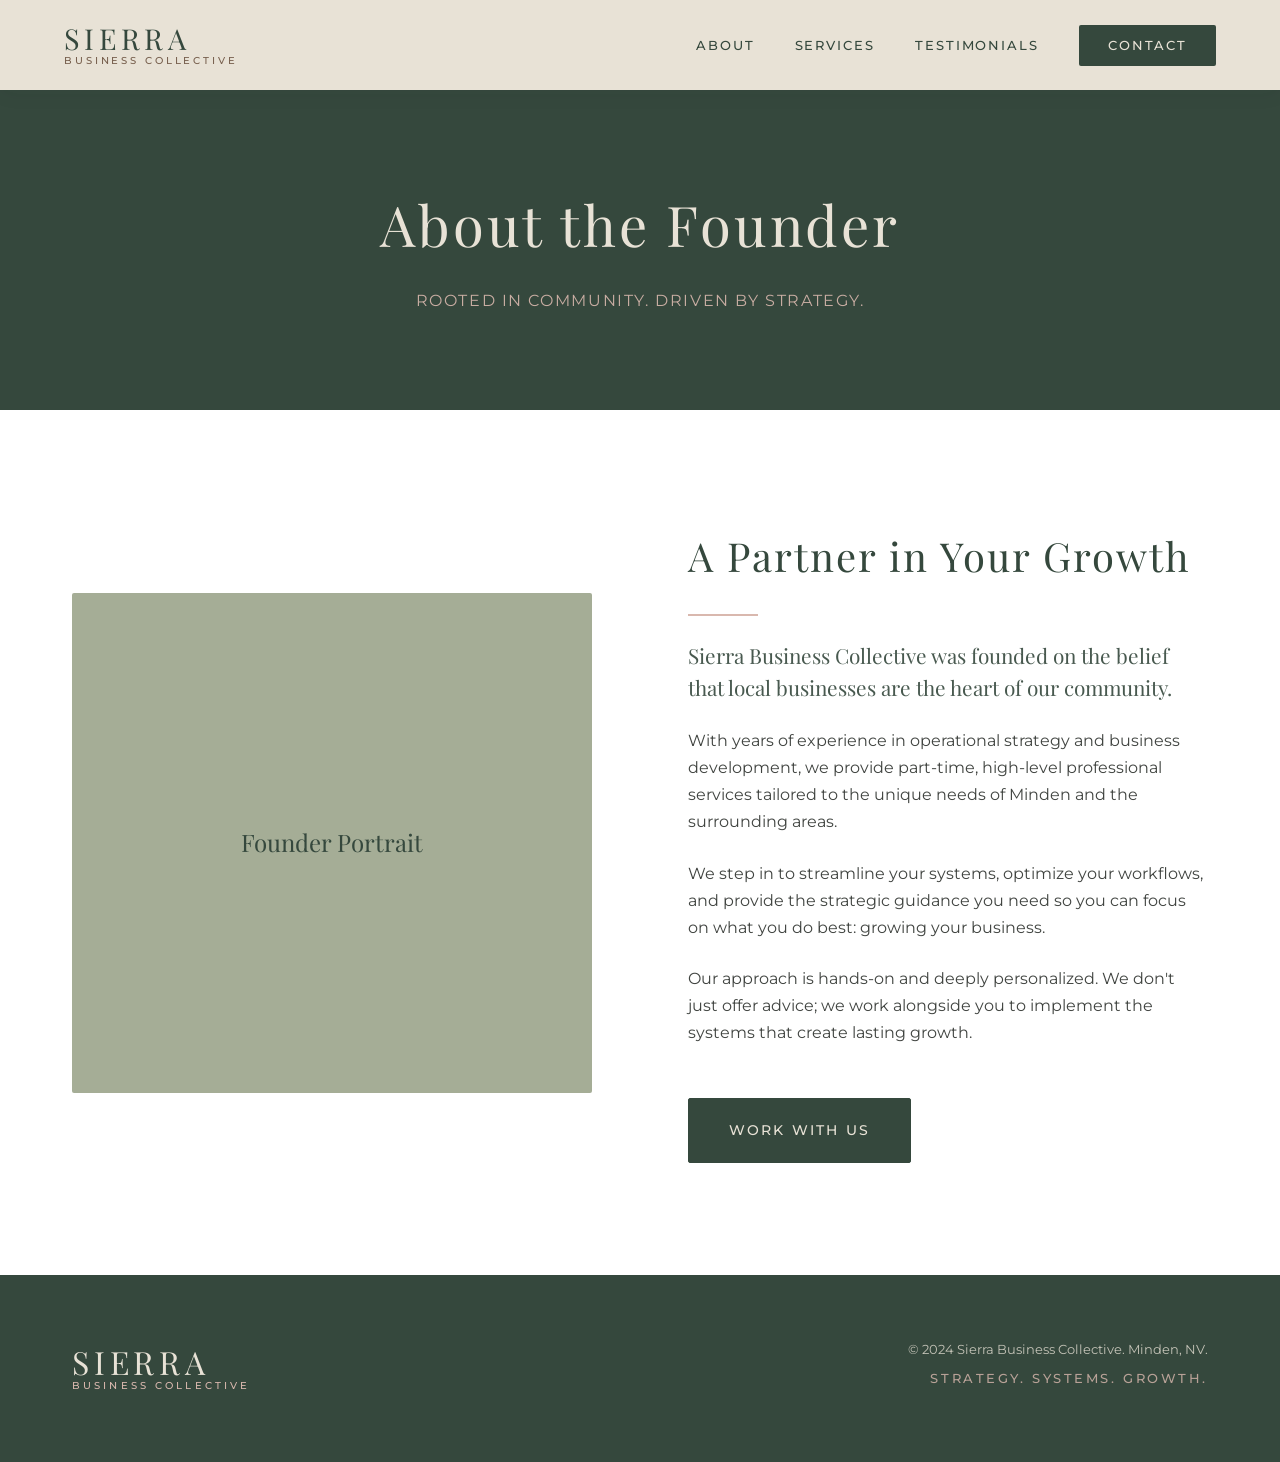
==== about.html @ e1439cdb "initial commit" ====
<!DOCTYPE html>
<html lang="en">
<head>
    <meta charset="UTF-8">
    <meta name="viewport" content="width=device-width, initial-scale=1.0">
    <title>About the Founder | Sierra Business Collective</title>
    <link rel="stylesheet" href="style.css">
    <link rel="preconnect" href="https://fonts.googleapis.com">
    <link rel="preconnect" href="https://fonts.gstatic.com" crossorigin>
    <link href="https://fonts.googleapis.com/css2?family=Montserrat:wght@300;400;500&family=Playfair+Display:ital,wght@0,400;0,600;1,400&display=swap" rel="stylesheet">
</head>
<body>

    <nav class="navbar">
        <a href="index.html" class="brand-logo">
            <span class="logo-main">SIERRA</span>
            <span class="logo-sub">BUSINESS COLLECTIVE</span>
        </a>
        <ul class="nav-links">
            <li><a href="about.html">About</a></li>
            <li><a href="services.html">Services</a></li>
            <li><a href="testimonials.html">Testimonials</a></li>
            <li><a href="contact.html" class="btn-nav">Contact</a></li>
        </ul>
    </nav>

    <header class="page-header">
        <h2>About the Founder</h2>
        <p>Rooted in Community. Driven by Strategy.</p>
    </header>

    <main>
        <section class="section bg-white">
            <div class="container split-layout">
                <div class="image-wrapper">
                    <div class="image-accent"></div>
                    <!-- Replace this div with an actual <img> tag of the founder later -->
                    <div class="image-placeholder bg-sage">
                        <span>Founder Portrait</span>
                    </div>
                </div>
                <div class="text-content">
                    <h3>A Partner in Your Growth</h3>
                    <div class="brand-divider left"></div>
                    <p class="lead">Sierra Business Collective was founded on the belief that local businesses are the heart of our community.</p>
                    <p>With years of experience in operational strategy and business development, we provide part-time, high-level professional services tailored to the unique needs of Minden and the surrounding areas.</p>
                    <p>We step in to streamline your systems, optimize your workflows, and provide the strategic guidance you need so you can focus on what you do best: growing your business.</p>
                    <p>Our approach is hands-on and deeply personalized. We don't just offer advice; we work alongside you to implement the systems that create lasting growth.</p>
                    <br>
                    <a href="contact.html" class="btn-primary">Work With Us</a>
                </div>
            </div>
        </section>
    </main>

    <footer>
        <div class="container footer-content">
            <div class="footer-brand">
                <span class="logo-main">SIERRA</span>
                <span class="logo-sub">BUSINESS COLLECTIVE</span>
            </div>
            <div class="footer-links">
                <p>&copy; 2024 Sierra Business Collective. Minden, NV.</p>
                <p class="footer-tagline">STRATEGY. SYSTEMS. GROWTH.</p>
            </div>
        </div>
    </footer>

</body>
</html>
---- style.css ----
/* --- BRAND VARIABLES --- */
:root {
    --forest-green: #35483D;
    --warm-brown: #765E4C;
    --dusty-pink: #D9B8AE;
    --sand-beige: #E8E2D6;
    --charcoal: #2C302C;
    --sage: #A5AD96;
    --white: #FFFFFF;
    
    --font-heading: 'Playfair Display', serif;
    --font-body: 'Montserrat', sans-serif;
}

/* --- RESET & GLOBAL --- */
* { margin: 0; padding: 0; box-sizing: border-box; }
html { scroll-behavior: smooth; }
body {
    font-family: var(--font-body);
    color: var(--charcoal);
    background-color: var(--sand-beige);
    line-height: 1.7;
    -webkit-font-smoothing: antialiased;
    overflow-x: hidden;
}

h1, h2, h3, h4 { font-family: var(--font-heading); font-weight: 400; color: var(--forest-green); letter-spacing: 0.05em; }
p { font-weight: 400; font-size: 1rem; margin-bottom: 1.5rem; color: var(--charcoal); opacity: 0.9; }
a { text-decoration: none; color: inherit; transition: all 0.4s cubic-bezier(0.25, 1, 0.5, 1); }
.container { max-width: 1200px; margin: 0 auto; padding: 0 2rem; }

/* --- UTILITY CLASSES --- */
.section { padding: 7rem 0; }
.bg-sand { background-color: var(--sand-beige); }
.bg-forest { background-color: var(--forest-green); }
.bg-white { background-color: var(--white); }
.bg-sage { background-color: var(--sage); }
.bg-pink { background-color: var(--dusty-pink); }
.text-light, .text-light h3, .text-light p { color: var(--sand-beige) !important; }
.text-center { text-align: center; }

/* --- BRAND DIVIDER --- */
.brand-divider { width: 70px; height: 2px; background-color: var(--dusty-pink); margin: 1.5rem 0; }
.brand-divider.center { margin: 1.5rem auto; }
.brand-divider.light { background-color: var(--sand-beige); }

/* --- NAVIGATION --- */
.navbar {
    display: flex; justify-content: space-between; align-items: center;
    padding: 1.5rem 4rem; background-color: var(--sand-beige);
    position: fixed; width: 100%; top: 0; z-index: 1000;
    box-shadow: 0 4px 20px rgba(44, 48, 44, 0.05);
}
.brand-logo { display: flex; flex-direction: column; line-height: 1; }
.logo-main { font-family: var(--font-heading); font-size: 1.8rem; letter-spacing: 0.15em; color: var(--forest-green); }
.logo-sub { font-family: var(--font-body); font-size: 0.6rem; letter-spacing: 0.3em; font-weight: 500; color: var(--warm-brown); margin-top: 0.2rem; }

.nav-links { list-style: none; display: flex; gap: 2.5rem; align-items: center; }
.nav-links a { font-size: 0.8rem; text-transform: uppercase; letter-spacing: 0.15em; font-weight: 500; color: var(--forest-green); position: relative; }
.nav-links a::after { content: ''; position: absolute; width: 0; height: 1px; bottom: -4px; left: 0; background-color: var(--dusty-pink); transition: width 0.3s ease; }
.nav-links a:hover::after { width: 100%; }
.btn-nav { background-color: var(--forest-green); color: var(--sand-beige) !important; padding: 0.8rem 1.8rem; border-radius: 2px; }
.btn-nav:hover { background-color: var(--warm-brown); }
.btn-nav::after { display: none; }

/* --- PAGE HEADERS (For interior pages) --- */
.page-header {
    margin-top: 80px; /* Account for fixed navbar */
    padding: 6rem 2rem;
    text-align: center;
    background-color: var(--forest-green);
}
.page-header h2 { color: var(--sand-beige); font-size: 3.5rem; margin-bottom: 1rem; }
.page-header p { color: var(--dusty-pink); font-size: 1rem; letter-spacing: 0.1em; text-transform: uppercase; margin-bottom: 0; }

/* --- BUTTONS --- */
.btn-primary {
    display: inline-block; background-color: var(--forest-green); color: var(--sand-beige);
    padding: 1.2rem 2.5rem; font-size: 0.9rem; text-transform: uppercase;
    letter-spacing: 0.15em; font-weight: 500; border-radius: 2px; border: 1px solid var(--forest-green);
}
.btn-primary:hover { background-color: transparent; color: var(--forest-green); }
.btn-primary.light-btn { background-color: var(--sand-beige); color: var(--forest-green); border-color: var(--sand-beige); }
.btn-primary.light-btn:hover { background-color: transparent; color: var(--sand-beige); }

/* --- HERO SECTION (Index) --- */
.hero {
    height: 100vh; display: flex; align-items: center; justify-content: center;
    text-align: center; background-color: var(--sand-beige);
    position: relative; padding-top: 80px; overflow: hidden;
}
.hero-bg-accent {
    position: absolute; top: -20%; right: -10%; width: 60vw; height: 60vw;
    background: radial-gradient(circle, rgba(217, 184, 174, 0.15) 0%, rgba(232, 226, 214, 0) 70%);
    border-radius: 50%; z-index: 0;
}
.hero-content { position: relative; z-index: 1; max-width: 800px; padding: 0 2rem; }
.brand-svg { width: 300px; margin-bottom: 2rem; animation: fadeInDown 1s ease-out; }
.hero-title { font-size: 6rem; letter-spacing: 0.2em; line-height: 1; margin-bottom: 0.5rem; color: var(--forest-green); animation: fadeInUp 1s ease-out 0.2s both; }
.hero-subtitle { font-family: var(--font-body); font-size: 1.1rem; letter-spacing: 0.5em; font-weight: 500; color: var(--warm-brown); animation: fadeInUp 1s ease-out 0.4s both; }
.hero-tagline { font-size: 0.9rem; letter-spacing: 0.25em; margin-top: 1.5rem; color: var(--forest-green); font-weight: 500; animation: fadeInUp 1s ease-out 0.6s both; }
.hero-location { font-style: italic; font-family: var(--font-heading); font-size: 1.2rem; margin-top: 1.5rem; margin-bottom: 2.5rem; color: var(--warm-brown); animation: fadeInUp 1s ease-out 0.8s both; }

/* --- HUB LINKS (Index Page) --- */
.hub-grid { display: grid; grid-template-columns: repeat(auto-fit, minmax(300px, 1fr)); gap: 2rem; margin-top: 3rem; }
.hub-card {
    background-color: var(--white); padding: 3rem 2rem; border-radius: 2px;
    text-align: center; box-shadow: 0 10px 30px rgba(44, 48, 44, 0.05);
    transition: transform 0.4s ease, box-shadow 0.4s ease;
    display: block;
}
.hub-card:hover { transform: translateY(-10px); box-shadow: 0 20px 40px rgba(44, 48, 44, 0.1); }
.hub-card h4 { font-size: 1.8rem; margin-bottom: 1rem; color: var(--forest-green); }
.hub-card p { font-size: 0.95rem; margin-bottom: 0; color: var(--warm-brown); }

/* --- SPLIT LAYOUT (About) --- */
.split-layout { display: grid; grid-template-columns: 1fr 1fr; gap: 6rem; align-items: center; }
.image-wrapper { position: relative; }
.image-placeholder {
    width: 100%; height: 500px; display: flex; align-items: center; justify-content: center;
    color: var(--forest-green); font-family: var(--font-heading); font-size: 1.5rem; border-radius: 2px;
}
.image-accent { position: absolute; top: -20px; left: -20px; width: 100%; height: 100%; border: 2px solid var(--dusty-pink); z-index: -1; border-radius: 2px; }
.text-content h3 { font-size: 2.5rem; margin-bottom: 1rem; }
.lead { font-family: var(--font-heading); font-size: 1.3rem; color: var(--forest-green); line-height: 1.5; margin-bottom: 1.5rem; }

/* --- SERVICES GRID --- */
.grid-3 { display: grid; grid-template-columns: repeat(auto-fit, minmax(300px, 1fr)); gap: 2rem; }
.service-card {
    background-color: rgba(255, 255, 255, 0.03); padding: 3rem 2.5rem;
    border: 1px solid rgba(217, 184, 174, 0.2); border-radius: 2px;
    transition: all 0.4s ease; position: relative; overflow: hidden;
}
.service-card::before { content: ''; position: absolute; top: 0; left: 0; width: 100%; height: 3px; background-color: var(--dusty-pink); transform: scaleX(0); transform-origin: left; transition: transform 0.4s ease; }
.service-card:hover { background-color: rgba(255, 255, 255, 0.08); transform: translateY(-5px); }
.service-card:hover::before { transform: scaleX(1); }
.card-number { font-family: var(--font-heading); font-size: 1.5rem; color: var(--dusty-pink); margin-bottom: 1.5rem; }
.service-card h4 { color: var(--sand-beige); font-size: 1.6rem; margin-bottom: 1rem; }
.service-card p { color: var(--sage); font-size: 0.95rem; }

/* --- TESTIMONIALS --- */
.testimonial-grid { display: grid; grid-template-columns: 1fr 1fr; gap: 3rem; max-width: 1000px; margin: 0 auto; }
.testimonial-card { background-color: var(--white); padding: 4rem 3rem; border-radius: 2px; box-shadow: 0 15px 40px rgba(44, 48, 44, 0.05); position: relative; text-align: center; }
.quote-mark { font-family: var(--font-heading); font-size: 5rem; color: var(--dusty-pink); line-height: 0; position: absolute; top: 40px; left: 50%; transform: translateX(-50%); opacity: 0.4; }
.quote { font-family: var(--font-heading); font-size: 1.3rem; font-style: italic; color: var(--forest-green); line-height: 1.6; margin-bottom: 2rem; position: relative; z-index: 1; }
.author { font-size: 0.8rem; text-transform: uppercase; letter-spacing: 0.15em; color: var(--warm-brown); font-weight: 500; }

/* --- CTA SECTION --- */
.cta-section { background-color: var(--dusty-pink); padding: 6rem 2rem; text-align: center; }
.cta-content h3 { font-size: 2.5rem; color: var(--forest-green); margin-bottom: 1rem; }
.cta-content p { color: var(--forest-green); margin-bottom: 2rem; font-size: 1.1rem; }

/* --- CONTACT PAGE --- */
.contact-main { min-height: 100vh; display: flex; padding-top: 80px; }
.contact-split { display: grid; grid-template-columns: 1fr 1fr; width: 100%; }
.contact-info { display: flex; align-items: center; justify-content: center; padding: 4rem; }
.contact-info-content { max-width: 500px; }
.contact-info h3 { font-size: 3rem; margin-bottom: 1rem; }
.contact-details { margin-top: 4rem; }
.detail-item { margin-bottom: 2rem; }
.detail-label { display: block; font-size: 0.75rem; letter-spacing: 0.2em; color: var(--dusty-pink); margin-bottom: 0.5rem; font-weight: 500; }
.detail-value { font-family: var(--font-heading); font-size: 1.3rem; }
.contact-form-wrapper { display: flex; align-items: center; justify-content: center; padding: 4rem; }
.contact-form-content { width: 100%; max-width: 500px; }
.contact-form-content h4 { font-size: 2rem; margin-bottom: 0.5rem; }
.contact-form-content > p { margin-bottom: 2.5rem; font-size: 0.95rem; }
.form-group { margin-bottom: 1.5rem; }
.contact-form label { display: block; font-size: 0.75rem; font-weight: 500; text-transform: uppercase; letter-spacing: 0.1em; margin-bottom: 0.5rem; color: var(--forest-green); }
.contact-form input, .contact-form textarea {
    width: 100%; padding: 1.2rem; border: 1px solid rgba(53, 72, 61, 0.2);
    background-color: transparent; font-family: var(--font-body);
    font-size: 0.95rem; color: var(--charcoal); border-radius: 2px; transition: all 0.3s ease;
}
.contact-form input:focus, .contact-form textarea:focus { outline: none; border-color: var(--forest-green); background-color: var(--white); box-shadow: 0 4px 15px rgba(53, 72, 61, 0.05); }
.form-btn { width: 100%; cursor: pointer; font-family: var(--font-body); margin-top: 1rem; }

/* --- FOOTER --- */
footer { background-color: var(--forest-green); padding: 4rem 0; color: var(--sand-beige); }
.footer-content { display: flex; justify-content: space-between; align-items: center; }
.footer-brand { display: flex; flex-direction: column; line-height: 1; }
.footer-brand .logo-main { color: var(--sand-beige); font-size: 2rem; }
.footer-brand .logo-sub { color: var(--dusty-pink); font-size: 0.65rem; }
.footer-links { text-align: right; }
.footer-links p { color: var(--sand-beige); font-size: 0.8rem; margin-bottom: 0.5rem; opacity: 0.8; }
.footer-tagline { letter-spacing: 0.2em; color: var(--dusty-pink) !important; font-weight: 500; }

/* --- ANIMATIONS --- */
@keyframes fadeInUp { from { opacity: 0; transform: translateY(20px); } to { opacity: 1; transform: translateY(0); } }
@keyframes fadeInDown { from { opacity: 0; transform: translateY(-20px); } to { opacity: 1; transform: translateY(0); } }

/* --- RESPONSIVE DESIGN --- */
@media (max-width: 1024px) {
    .split-layout { grid-template-columns: 1fr; gap: 4rem; }
    .image-placeholder { height: 400px; }
}
@media (max-width: 900px) {
    .hero-title { font-size: 4rem; }
    .contact-split { grid-template-columns: 1fr; }
    .testimonial-grid { grid-template-columns: 1fr; }
    .navbar { padding: 1.5rem 2rem; }
    .nav-links { display: none; /* Add a hamburger menu here for full mobile support */ }
}
@media (max-width: 600px) {
    .hero-title { font-size: 2.8rem; }
    .footer-content { flex-direction: column; text-align: center; gap: 2rem; }
    .footer-links { text-align: center; }
}
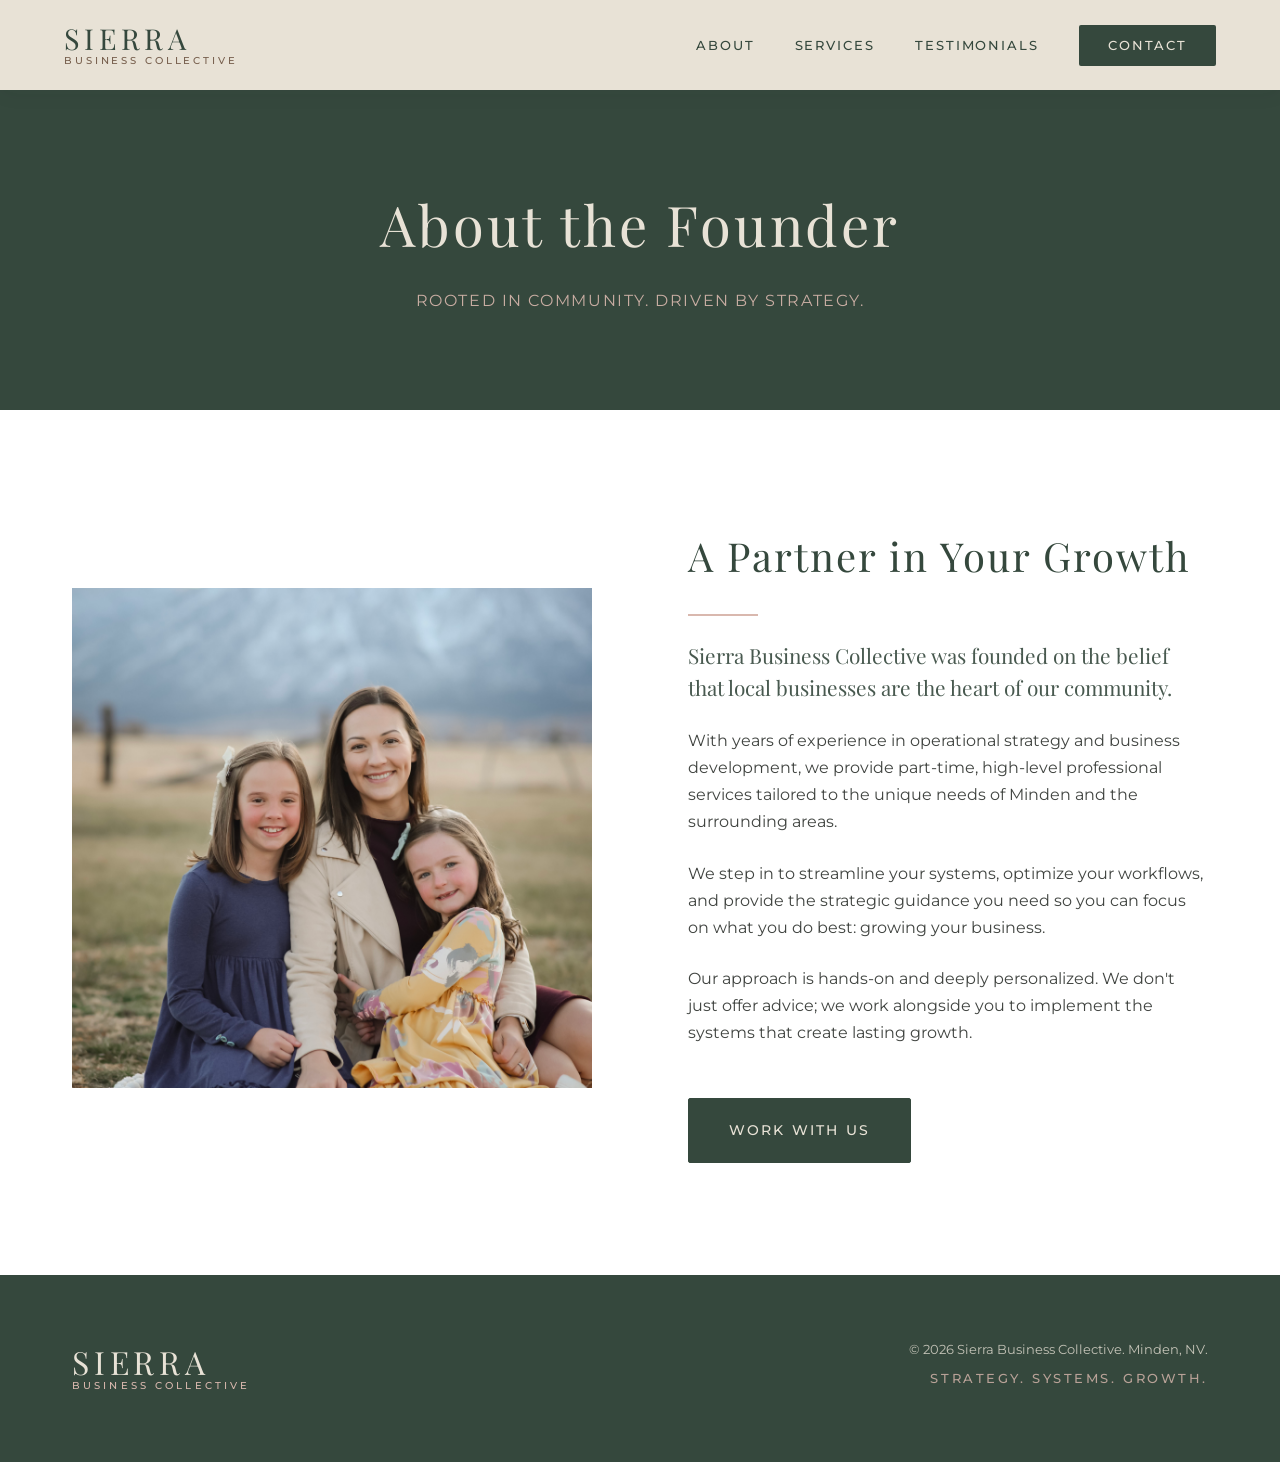
==== commit 1a8c064f: "workspace for new webpage new logo copyright year updated to 2026 generic image added to about page" ====
--- a/about.html
+++ b/about.html
@@ -35,9 +35,7 @@
                 <div class="image-wrapper">
                     <div class="image-accent"></div>
                     <!-- Replace this div with an actual <img> tag of the founder later -->
-                    <div class="image-placeholder bg-sage">
-                        <span>Founder Portrait</span>
-                    </div>
+                    <img src="./images/generic.jpeg" alt="Founder Name" style="width:100%; height:500px; object-fit:cover;">
                 </div>
                 <div class="text-content">
                     <h3>A Partner in Your Growth</h3>
@@ -60,7 +58,7 @@
                 <span class="logo-sub">BUSINESS COLLECTIVE</span>
             </div>
             <div class="footer-links">
-                <p>&copy; 2024 Sierra Business Collective. Minden, NV.</p>
+                <p>&copy; 2026 Sierra Business Collective. Minden, NV.</p>
                 <p class="footer-tagline">STRATEGY. SYSTEMS. GROWTH.</p>
             </div>
         </div>
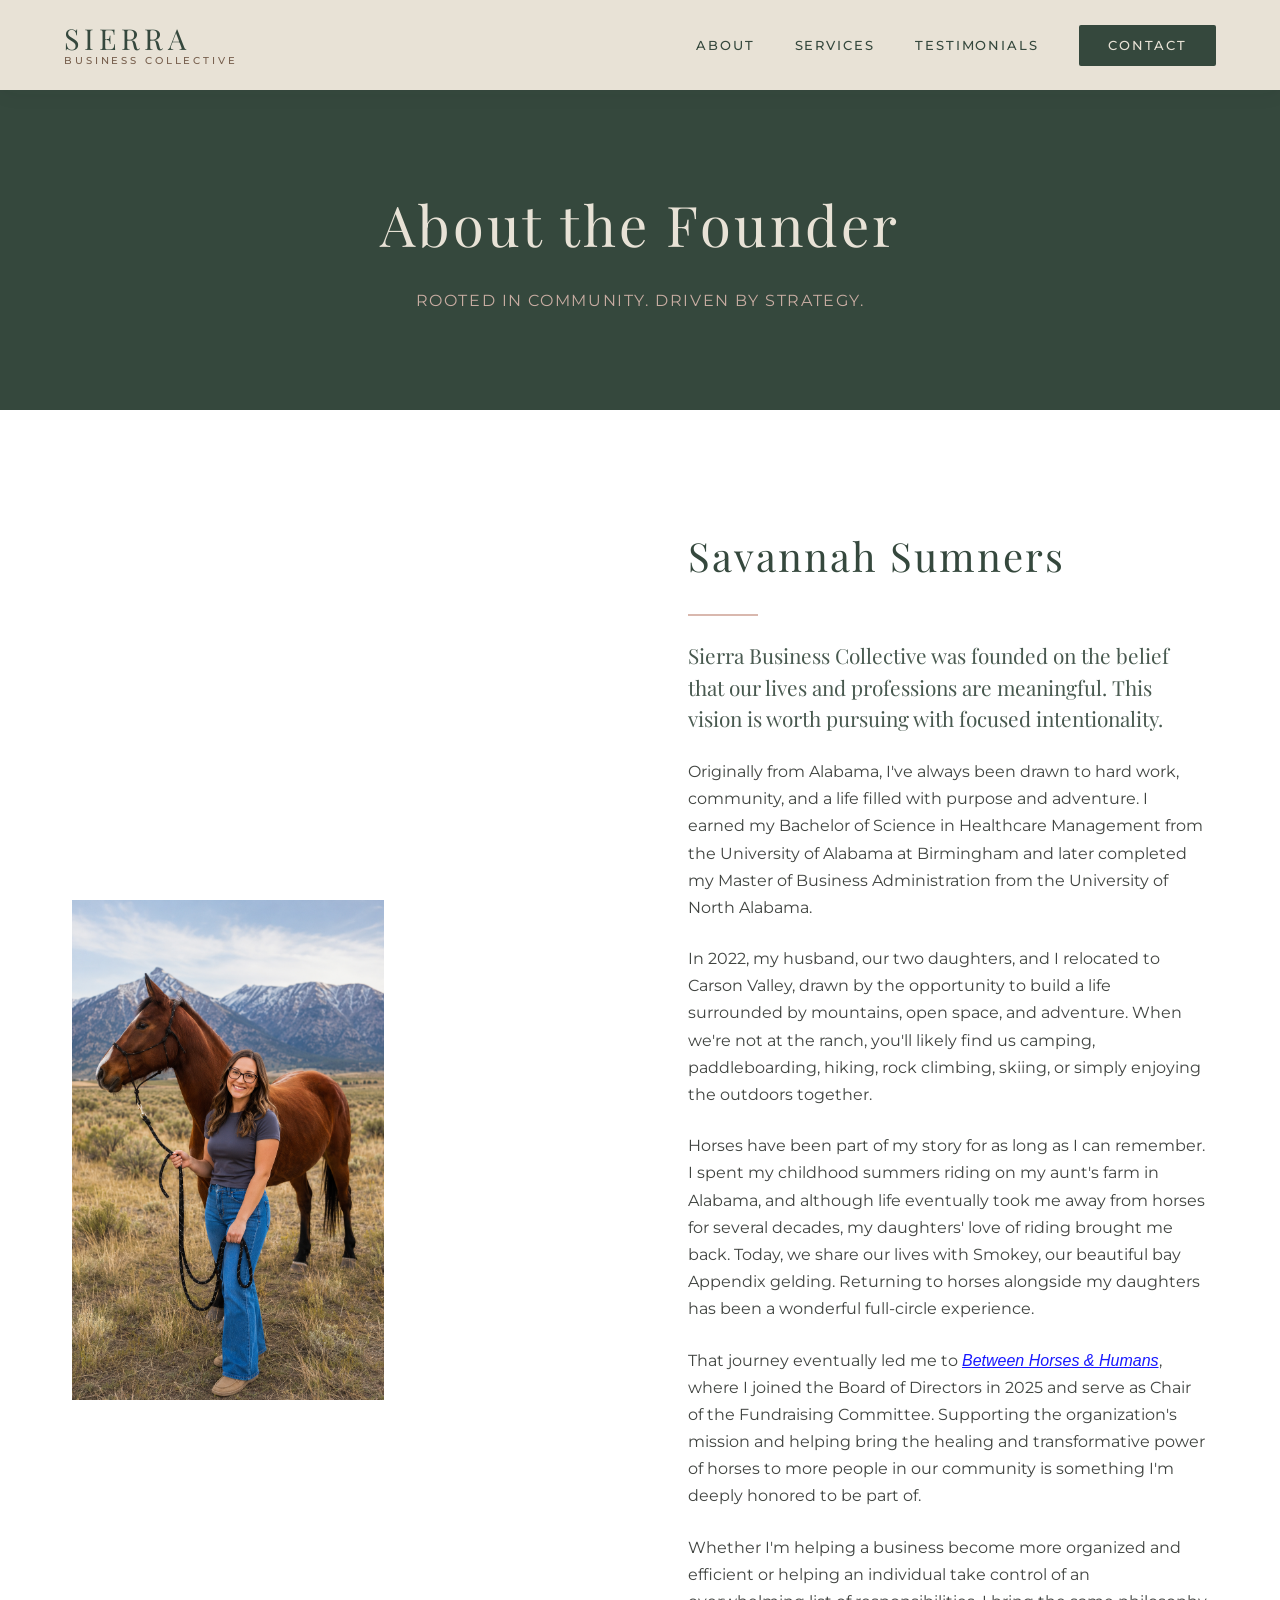
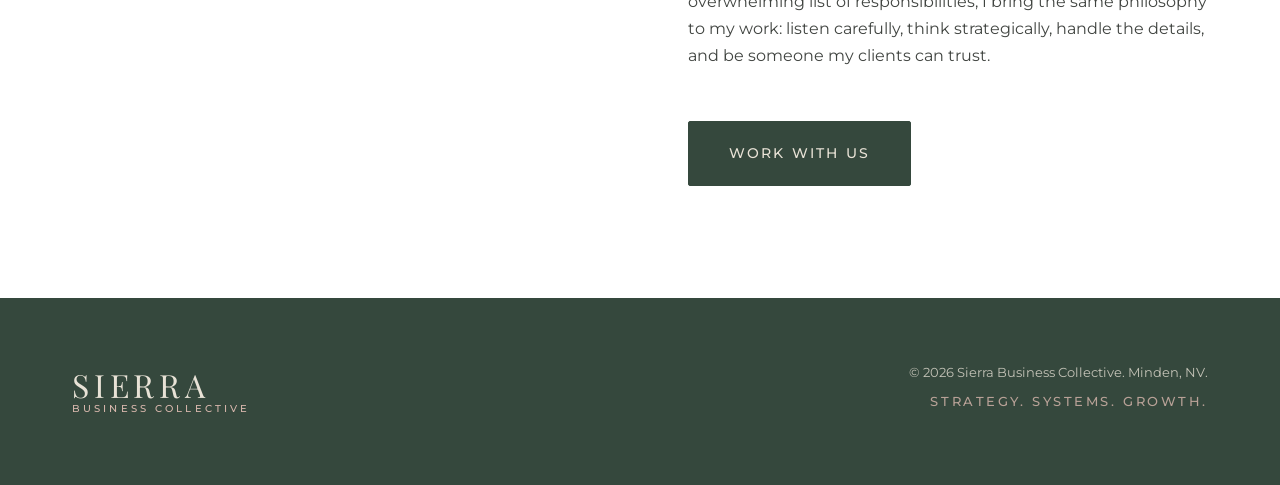
==== commit 47ec2653: "wrote about and sevices linked BHH site updated temp photo deleted ai testimonials" ====
--- a/about.html
+++ b/about.html
@@ -34,16 +34,18 @@
             <div class="container split-layout">
                 <div class="image-wrapper">
                     <div class="image-accent"></div>
-                    <!-- Replace this div with an actual <img> tag of the founder later -->
-                    <img src="./images/generic.jpeg" alt="Founder Name" style="width:100%; height:500px; object-fit:cover;">
+                    <! headshot later, but for now, use a placeholder image. >
+                    <img src="./images/savface.png" alt="Founder Name" style="width: 60%; height:500px; object-fit:cover;">
                 </div>
                 <div class="text-content">
-                    <h3>A Partner in Your Growth</h3>
+                    <h3>Savannah Sumners</h3>
                     <div class="brand-divider left"></div>
-                    <p class="lead">Sierra Business Collective was founded on the belief that local businesses are the heart of our community.</p>
-                    <p>With years of experience in operational strategy and business development, we provide part-time, high-level professional services tailored to the unique needs of Minden and the surrounding areas.</p>
-                    <p>We step in to streamline your systems, optimize your workflows, and provide the strategic guidance you need so you can focus on what you do best: growing your business.</p>
-                    <p>Our approach is hands-on and deeply personalized. We don't just offer advice; we work alongside you to implement the systems that create lasting growth.</p>
+                    <p class="lead">Sierra Business Collective was founded on the belief that our lives and professions are meaningful. This vision is worth pursuing with focused intentionality.</p>
+                    <p>Originally from Alabama, I've always been drawn to hard work, community, and a life filled with purpose and adventure. I earned my Bachelor of Science in Healthcare Management from the University of Alabama at Birmingham and later completed my Master of Business Administration from the University of North Alabama.</p>
+                    <p>In 2022, my husband, our two daughters, and I relocated to Carson Valley, drawn by the opportunity to build a life surrounded by mountains, open space, and adventure. When we're not at the ranch, you'll likely find us camping, paddleboarding, hiking, rock climbing, skiing, or simply enjoying the outdoors together.</p>
+                    <p>Horses have been part of my story for as long as I can remember. I spent my childhood summers riding on my aunt's farm in Alabama, and although life eventually took me away from horses for several decades, my daughters' love of riding brought me back. Today, we share our lives with Smokey, our beautiful bay Appendix gelding. Returning to horses alongside my daughters has been a wonderful full-circle experience.</p>
+                    <p>That journey eventually led me to <a href="https://betweenhorsesandhumans.org/" style="font-style: italic; color:blue; text-decoration: underline;" target="_blank" rel="noopener">Between Horses & Humans</a>, where I joined the Board of Directors in 2025 and serve as Chair of the Fundraising Committee. Supporting the organization's mission and helping bring the healing and transformative power of horses to more people in our community is something I'm deeply honored to be part of.</p>
+                    <p>Whether I'm helping a business become more organized and efficient or helping an individual take control of an overwhelming list of responsibilities, I bring the same philosophy to my work: listen carefully, think strategically, handle the details, and be someone my clients can trust.</p>
                     <br>
                     <a href="contact.html" class="btn-primary">Work With Us</a>
                 </div>
--- a/style.css
+++ b/style.css
@@ -99,7 +99,7 @@
 .hero-title { font-size: 6rem; letter-spacing: 0.2em; line-height: 1; margin-bottom: 0.5rem; color: var(--forest-green); animation: fadeInUp 1s ease-out 0.2s both; }
 .hero-subtitle { font-family: var(--font-body); font-size: 1.1rem; letter-spacing: 0.5em; font-weight: 500; color: var(--warm-brown); animation: fadeInUp 1s ease-out 0.4s both; }
 .hero-tagline { font-size: 0.9rem; letter-spacing: 0.25em; margin-top: 1.5rem; color: var(--forest-green); font-weight: 500; animation: fadeInUp 1s ease-out 0.6s both; }
-.hero-location { font-style: italic; font-family: var(--font-heading); font-size: 1.2rem; margin-top: 1.5rem; margin-bottom: 2.5rem; color: var(--warm-brown); animation: fadeInUp 1s ease-out 0.8s both; }
+.hero-location { font-style: italic; font-family: var(--font-heading); font-size: 1rem; margin-top: 1.5rem; margin-bottom: 2.5rem; color: var(--warm-brown); animation: fadeInUp 1s ease-out 0.8s both; }
 
 /* --- HUB LINKS (Index Page) --- */
 .hub-grid { display: grid; grid-template-columns: repeat(auto-fit, minmax(300px, 1fr)); gap: 2rem; margin-top: 3rem; }
@@ -124,19 +124,53 @@
 .text-content h3 { font-size: 2.5rem; margin-bottom: 1rem; }
 .lead { font-family: var(--font-heading); font-size: 1.3rem; color: var(--forest-green); line-height: 1.5; margin-bottom: 1.5rem; }
 
-/* --- SERVICES GRID --- */
-.grid-3 { display: grid; grid-template-columns: repeat(auto-fit, minmax(300px, 1fr)); gap: 2rem; }
-.service-card {
-    background-color: rgba(255, 255, 255, 0.03); padding: 3rem 2.5rem;
-    border: 1px solid rgba(217, 184, 174, 0.2); border-radius: 2px;
-    transition: all 0.4s ease; position: relative; overflow: hidden;
-}
-.service-card::before { content: ''; position: absolute; top: 0; left: 0; width: 100%; height: 3px; background-color: var(--dusty-pink); transform: scaleX(0); transform-origin: left; transition: transform 0.4s ease; }
-.service-card:hover { background-color: rgba(255, 255, 255, 0.08); transform: translateY(-5px); }
-.service-card:hover::before { transform: scaleX(1); }
-.card-number { font-family: var(--font-heading); font-size: 1.5rem; color: var(--dusty-pink); margin-bottom: 1.5rem; }
-.service-card h4 { color: var(--sand-beige); font-size: 1.6rem; margin-bottom: 1rem; }
-.service-card p { color: var(--sage); font-size: 0.95rem; }
+/* --- SERVICES PILLARS --- */
+.service-pillar-list { display: grid; gap: 1.25rem; }
+.service-pillar {
+    background-color: rgba(255, 255, 255, 0.04);
+    border: 1px solid rgba(217, 184, 174, 0.22);
+    border-radius: 2px;
+    overflow: hidden;
+    transition: all 0.3s ease;
+}
+.service-pillar:hover { background-color: rgba(255, 255, 255, 0.06); }
+.service-pillar summary {
+    list-style: none;
+    cursor: pointer;
+    padding: 1.75rem 2rem;
+    font-family: var(--font-heading);
+    font-size: clamp(1.4rem, 1.6vw, 2rem);
+    color: var(--sand-beige);
+    position: relative;
+    display: flex;
+    align-items: center;
+    justify-content: space-between;
+    gap: 1rem;
+}
+.service-pillar summary::-webkit-details-marker { display: none; }
+.service-pillar summary::after {
+    content: '+';
+    font-size: 2rem;
+    line-height: 1;
+    color: var(--dusty-pink);
+    transition: transform 0.3s ease;
+}
+.service-pillar[open] summary::after { transform: rotate(45deg); }
+.service-pillar[open] summary {
+    border-bottom: 1px solid rgba(217, 184, 174, 0.2);
+}
+.pillar-sublist {
+    list-style: disc;
+    margin: 0;
+    padding: 1.5rem 2rem 1.75rem 3.25rem;
+    color: var(--sage);
+}
+.pillar-sublist li {
+    margin-bottom: 0.8rem;
+    line-height: 1.7;
+    color: var(--sage);
+}
+.pillar-sublist li:last-child { margin-bottom: 0; }
 
 /* --- TESTIMONIALS --- */
 .testimonial-grid { display: grid; grid-template-columns: 1fr 1fr; gap: 3rem; max-width: 1000px; margin: 0 auto; }
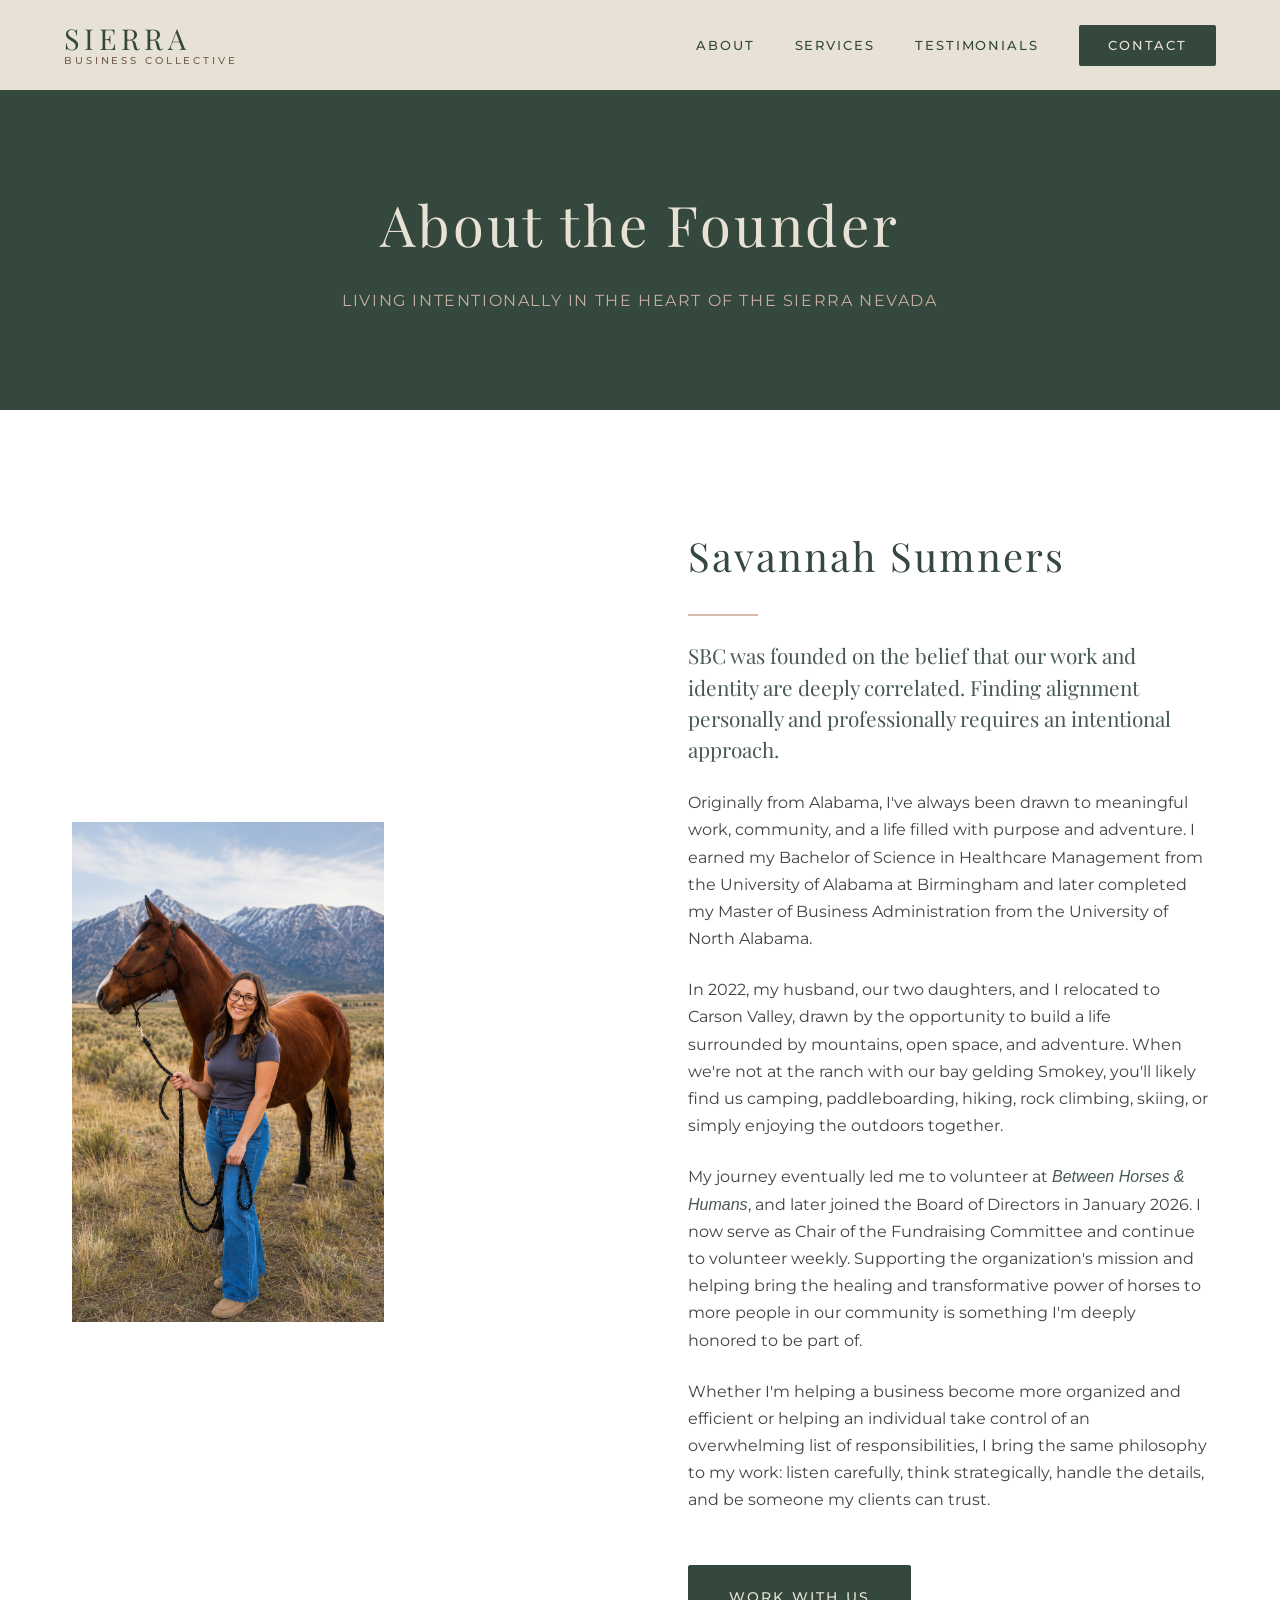
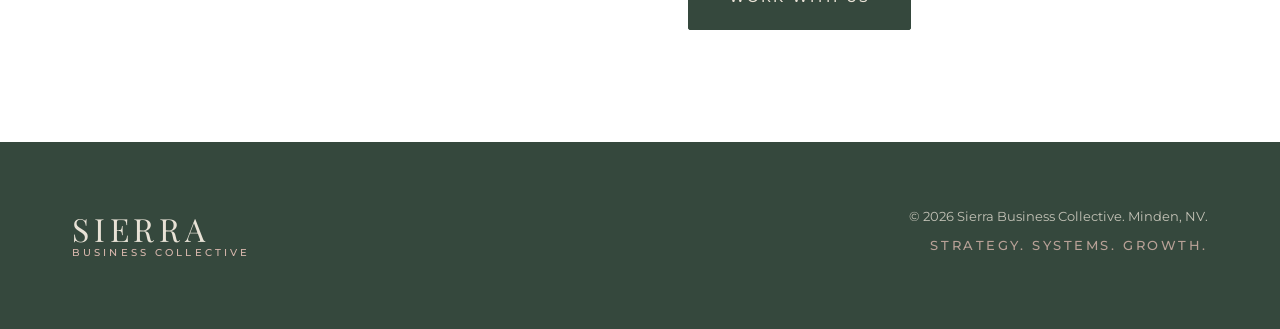
==== commit 2807a812: "edited content added border" ====
--- a/about.html
+++ b/about.html
@@ -26,7 +26,7 @@
 
     <header class="page-header">
         <h2>About the Founder</h2>
-        <p>Rooted in Community. Driven by Strategy.</p>
+        <p>Living Intentionally in the Heart of the Sierra Nevada</p>
     </header>
 
     <main>
@@ -40,11 +40,10 @@
                 <div class="text-content">
                     <h3>Savannah Sumners</h3>
                     <div class="brand-divider left"></div>
-                    <p class="lead">Sierra Business Collective was founded on the belief that our lives and professions are meaningful. This vision is worth pursuing with focused intentionality.</p>
-                    <p>Originally from Alabama, I've always been drawn to hard work, community, and a life filled with purpose and adventure. I earned my Bachelor of Science in Healthcare Management from the University of Alabama at Birmingham and later completed my Master of Business Administration from the University of North Alabama.</p>
-                    <p>In 2022, my husband, our two daughters, and I relocated to Carson Valley, drawn by the opportunity to build a life surrounded by mountains, open space, and adventure. When we're not at the ranch, you'll likely find us camping, paddleboarding, hiking, rock climbing, skiing, or simply enjoying the outdoors together.</p>
-                    <p>Horses have been part of my story for as long as I can remember. I spent my childhood summers riding on my aunt's farm in Alabama, and although life eventually took me away from horses for several decades, my daughters' love of riding brought me back. Today, we share our lives with Smokey, our beautiful bay Appendix gelding. Returning to horses alongside my daughters has been a wonderful full-circle experience.</p>
-                    <p>That journey eventually led me to <a href="https://betweenhorsesandhumans.org/" style="font-style: italic; color:blue; text-decoration: underline;" target="_blank" rel="noopener">Between Horses & Humans</a>, where I joined the Board of Directors in 2025 and serve as Chair of the Fundraising Committee. Supporting the organization's mission and helping bring the healing and transformative power of horses to more people in our community is something I'm deeply honored to be part of.</p>
+                    <p class="lead">SBC was founded on the belief that our work and identity are deeply correlated. Finding alignment personally and professionally requires an intentional approach.</p>
+                    <p>Originally from Alabama, I've always been drawn to meaningful work, community, and a life filled with purpose and adventure. I earned my Bachelor of Science in Healthcare Management from the University of Alabama at Birmingham and later completed my Master of Business Administration from the University of North Alabama.</p>
+                    <p>In 2022, my husband, our two daughters, and I relocated to Carson Valley, drawn by the opportunity to build a life surrounded by mountains, open space, and adventure. When we're not at the ranch with our bay gelding Smokey, you'll likely find us camping, paddleboarding, hiking, rock climbing, skiing, or simply enjoying the outdoors together.</p>
+                    <p>My journey eventually led me to volunteer at <a href="https://betweenhorsesandhumans.org/" style="font-style: italic; color:#35483D;" target="_blank" rel="noopener">Between Horses & Humans</a>, and later joined the Board of Directors in January 2026. I now serve as Chair of the Fundraising Committee and continue to volunteer weekly. Supporting the organization's mission and helping bring the healing and transformative power of horses to more people in our community is something I'm deeply honored to be part of.</p>
                     <p>Whether I'm helping a business become more organized and efficient or helping an individual take control of an overwhelming list of responsibilities, I bring the same philosophy to my work: listen carefully, think strategically, handle the details, and be someone my clients can trust.</p>
                     <br>
                     <a href="contact.html" class="btn-primary">Work With Us</a>
--- a/style.css
+++ b/style.css
@@ -48,6 +48,7 @@
 .navbar {
     display: flex; justify-content: space-between; align-items: center;
     padding: 1.5rem 4rem; background-color: var(--sand-beige);
+    border-bottom: 15px solid var(--forest-green);
     position: fixed; width: 100%; top: 0; z-index: 1000;
     box-shadow: 0 4px 20px rgba(44, 48, 44, 0.05);
 }
@@ -88,6 +89,7 @@
     height: 100vh; display: flex; align-items: center; justify-content: center;
     text-align: center; background-color: var(--sand-beige);
     position: relative; padding-top: 80px; overflow: hidden;
+    
 }
 .hero-bg-accent {
     position: absolute; top: -20%; right: -10%; width: 60vw; height: 60vw;
@@ -139,7 +141,7 @@
     cursor: pointer;
     padding: 1.75rem 2rem;
     font-family: var(--font-heading);
-    font-size: clamp(1.4rem, 1.6vw, 2rem);
+    font-size: clamp(1.4rem, 1.5vw, 1.5rem);
     color: var(--sand-beige);
     position: relative;
     display: flex;
@@ -150,7 +152,7 @@
 .service-pillar summary::-webkit-details-marker { display: none; }
 .service-pillar summary::after {
     content: '+';
-    font-size: 2rem;
+    font-size: 1.5rem;
     line-height: 1;
     color: var(--dusty-pink);
     transition: transform 0.3s ease;
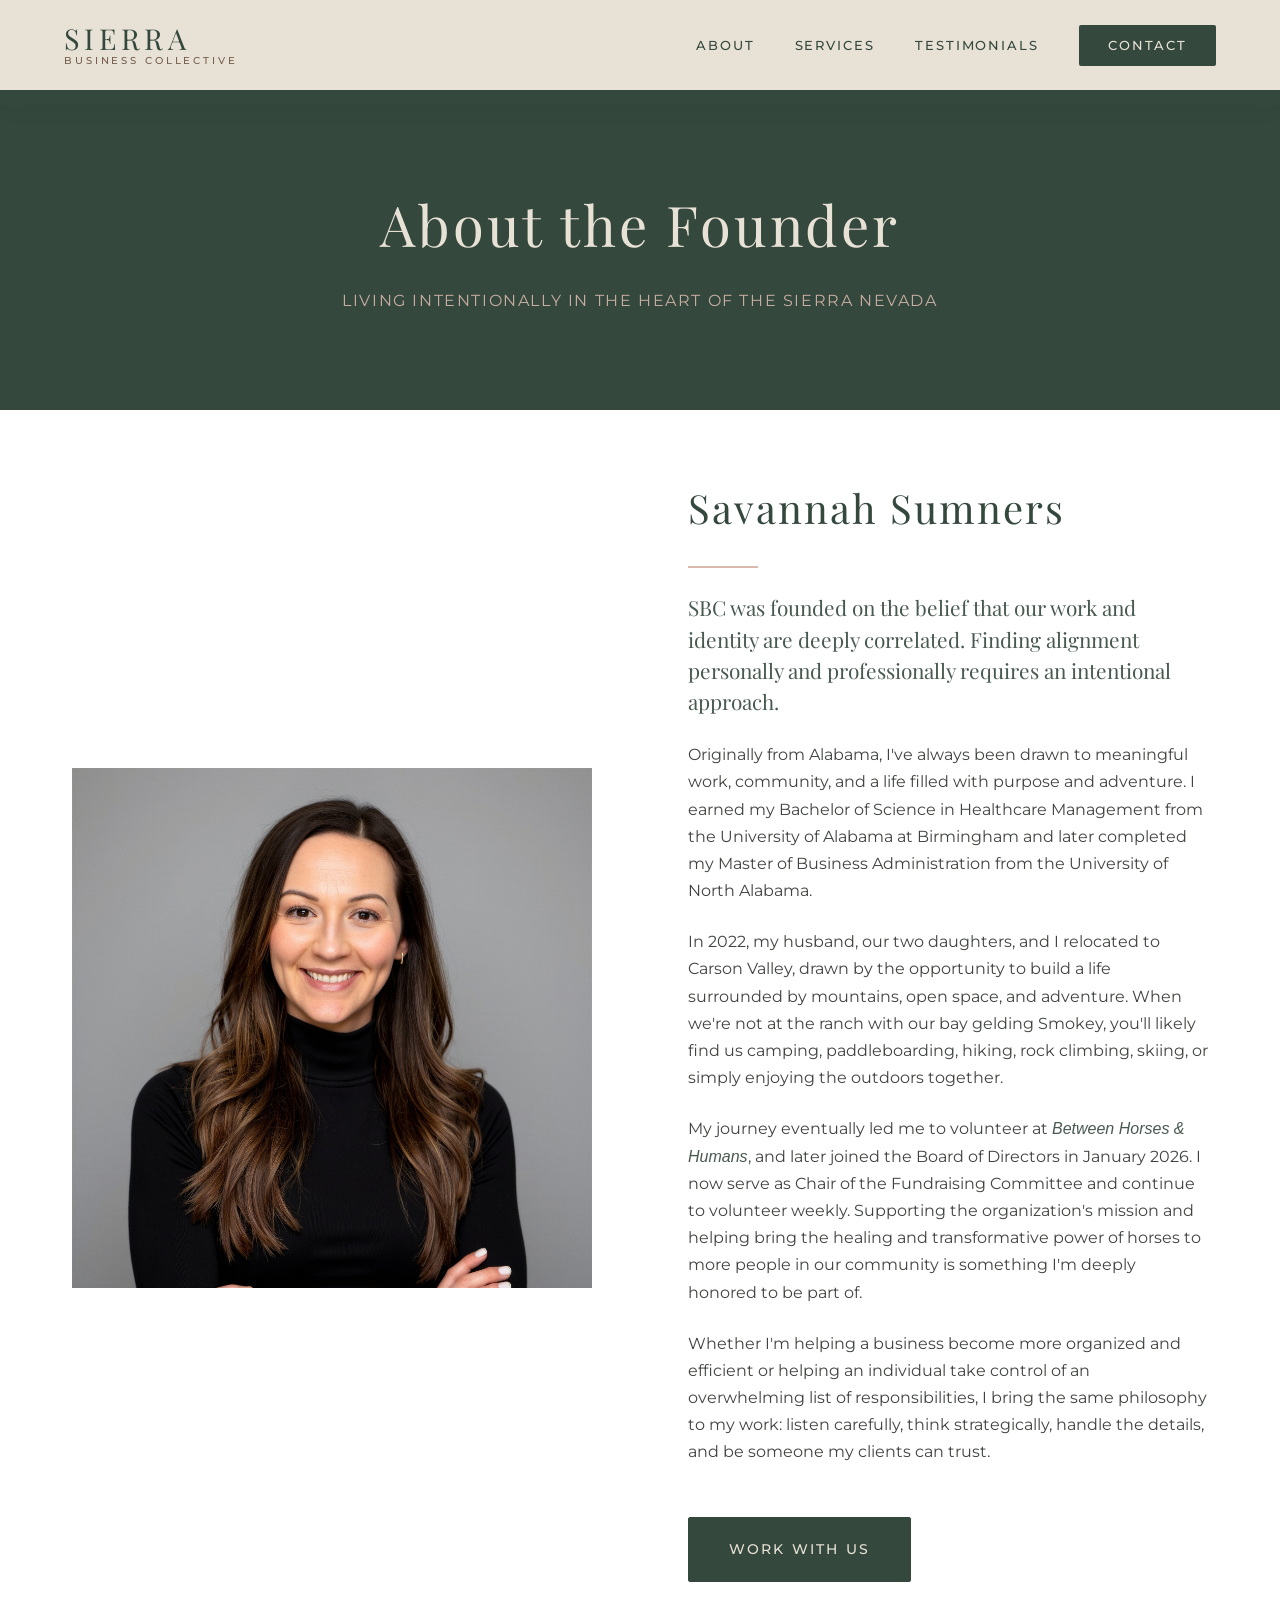
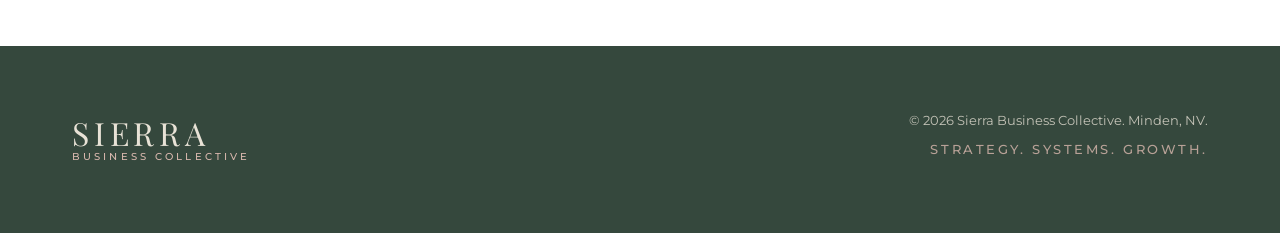
==== commit b06cc36e: "New headshots, new services page, and updated styling for sections." ====
--- a/about.html
+++ b/about.html
@@ -8,6 +8,7 @@
     <link rel="preconnect" href="https://fonts.googleapis.com">
     <link rel="preconnect" href="https://fonts.gstatic.com" crossorigin>
     <link href="https://fonts.googleapis.com/css2?family=Montserrat:wght@300;400;500&family=Playfair+Display:ital,wght@0,400;0,600;1,400&display=swap" rel="stylesheet">
+    <script src="script.js" defer></script>
 </head>
 <body>
 
@@ -16,7 +17,10 @@
             <span class="logo-main">SIERRA</span>
             <span class="logo-sub">BUSINESS COLLECTIVE</span>
         </a>
-        <ul class="nav-links">
+        <button class="menu-toggle" type="button" aria-label="Open navigation menu" aria-expanded="false" aria-controls="site-navigation">
+            <span></span><span></span><span></span>
+        </button>
+        <ul class="nav-links" id="site-navigation">
             <li><a href="about.html">About</a></li>
             <li><a href="services.html">Services</a></li>
             <li><a href="testimonials.html">Testimonials</a></li>
@@ -35,7 +39,7 @@
                 <div class="image-wrapper">
                     <div class="image-accent"></div>
                     <! headshot later, but for now, use a placeholder image. >
-                    <img src="./images/savface.png" alt="Founder Name" style="width: 60%; height:500px; object-fit:cover;">
+                    <img class="founder-image" src="./images/Headshot.01.jpeg" alt="Founder Name">
                 </div>
                 <div class="text-content">
                     <h3>Savannah Sumners</h3>
--- a/style.css
+++ b/style.css
@@ -30,7 +30,7 @@
 .container { max-width: 1200px; margin: 0 auto; padding: 0 2rem; }
 
 /* --- UTILITY CLASSES --- */
-.section { padding: 7rem 0; }
+.section { padding: 4rem 0; }
 .bg-sand { background-color: var(--sand-beige); }
 .bg-forest { background-color: var(--forest-green); }
 .bg-white { background-color: var(--white); }
@@ -57,6 +57,26 @@
 .logo-sub { font-family: var(--font-body); font-size: 0.6rem; letter-spacing: 0.3em; font-weight: 500; color: var(--warm-brown); margin-top: 0.2rem; }
 
 .nav-links { list-style: none; display: flex; gap: 2.5rem; align-items: center; }
+.menu-toggle {
+    display: none;
+    width: 44px;
+    height: 44px;
+    padding: 10px;
+    border: 1px solid var(--forest-green);
+    background: transparent;
+    color: var(--forest-green);
+    cursor: pointer;
+}
+.menu-toggle span {
+    display: block;
+    height: 2px;
+    margin: 4px 0;
+    background: currentColor;
+    transition: transform 0.2s ease, opacity 0.2s ease;
+}
+.menu-toggle[aria-expanded="true"] span:first-child { transform: translateY(6px) rotate(45deg); }
+.menu-toggle[aria-expanded="true"] span:nth-child(2) { opacity: 0; }
+.menu-toggle[aria-expanded="true"] span:last-child { transform: translateY(-6px) rotate(-45deg); }
 .nav-links a { font-size: 0.8rem; text-transform: uppercase; letter-spacing: 0.15em; font-weight: 500; color: var(--forest-green); position: relative; }
 .nav-links a::after { content: ''; position: absolute; width: 0; height: 1px; bottom: -4px; left: 0; background-color: var(--dusty-pink); transition: width 0.3s ease; }
 .nav-links a:hover::after { width: 100%; }
@@ -72,6 +92,7 @@
     background-color: var(--forest-green);
 }
 .page-header h2 { color: var(--sand-beige); font-size: 3.5rem; margin-bottom: 1rem; }
+.page-header-headshot { display: block; width: 128px; height: 128px; margin: 1rem auto 1.5rem; object-fit: cover; border-radius: 50%; }
 .page-header p { color: var(--dusty-pink); font-size: 1rem; letter-spacing: 0.1em; text-transform: uppercase; margin-bottom: 0; }
 
 /* --- BUTTONS --- */
@@ -118,6 +139,7 @@
 /* --- SPLIT LAYOUT (About) --- */
 .split-layout { display: grid; grid-template-columns: 1fr 1fr; gap: 6rem; align-items: center; }
 .image-wrapper { position: relative; }
+.founder-image { display: block; width: 100%; height: auto; }
 .image-placeholder {
     width: 100%; height: 500px; display: flex; align-items: center; justify-content: center;
     color: var(--forest-green); font-family: var(--font-heading); font-size: 1.5rem; border-radius: 2px;
@@ -233,8 +255,23 @@
     .hero-title { font-size: 4rem; }
     .contact-split { grid-template-columns: 1fr; }
     .testimonial-grid { grid-template-columns: 1fr; }
-    .navbar { padding: 1.5rem 2rem; }
-    .nav-links { display: none; /* Add a hamburger menu here for full mobile support */ }
+    .navbar { padding: 1rem 2rem; }
+    .menu-toggle { display: block; }
+    .nav-links {
+        display: none;
+        position: absolute;
+        top: 100%;
+        right: 0;
+        left: 0;
+        flex-direction: column;
+        align-items: stretch;
+        gap: 0;
+        padding: 0.5rem 2rem 1.5rem;
+        background-color: var(--sand-beige);
+        box-shadow: 0 10px 20px rgba(44, 48, 44, 0.1);
+    }
+    .navbar.menu-open .nav-links { display: flex; }
+    .nav-links a { display: block; padding: 0.8rem 0; }
 }
 @media (max-width: 600px) {
     .hero-title { font-size: 2.8rem; }
